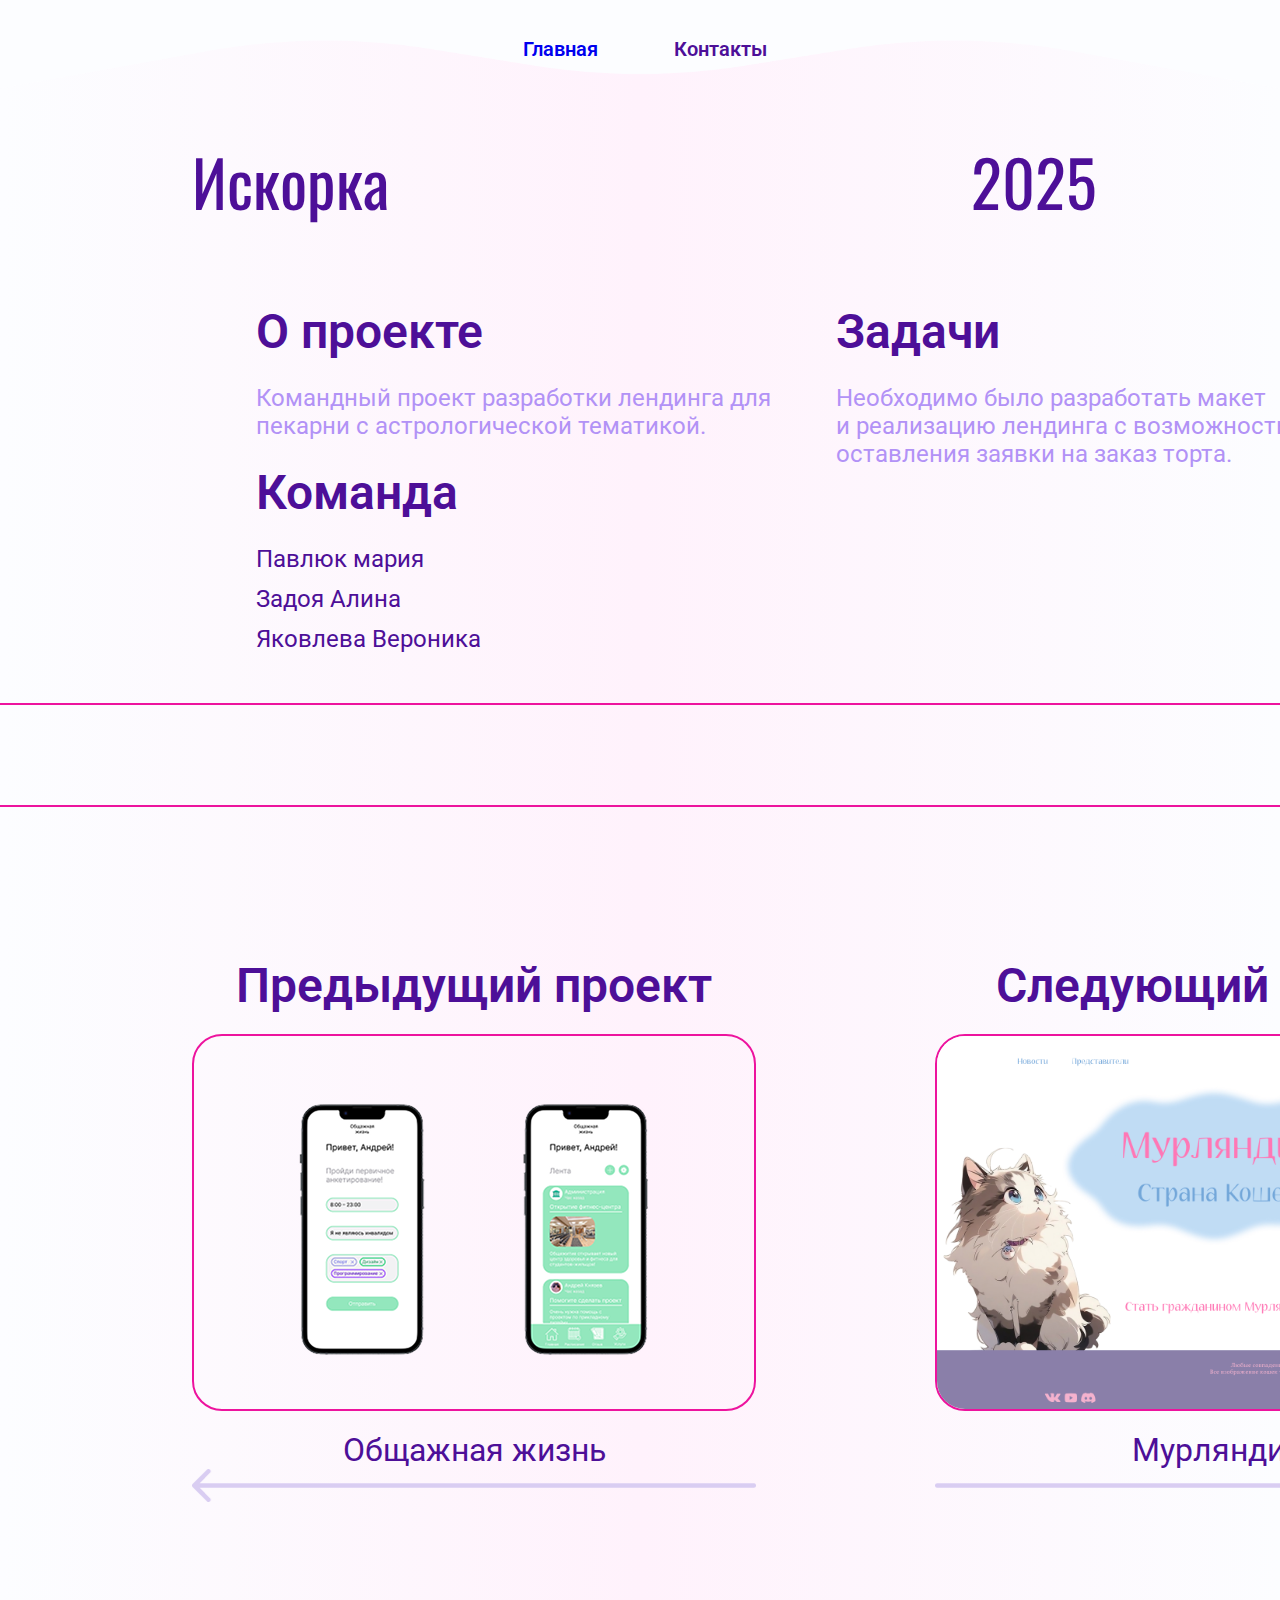
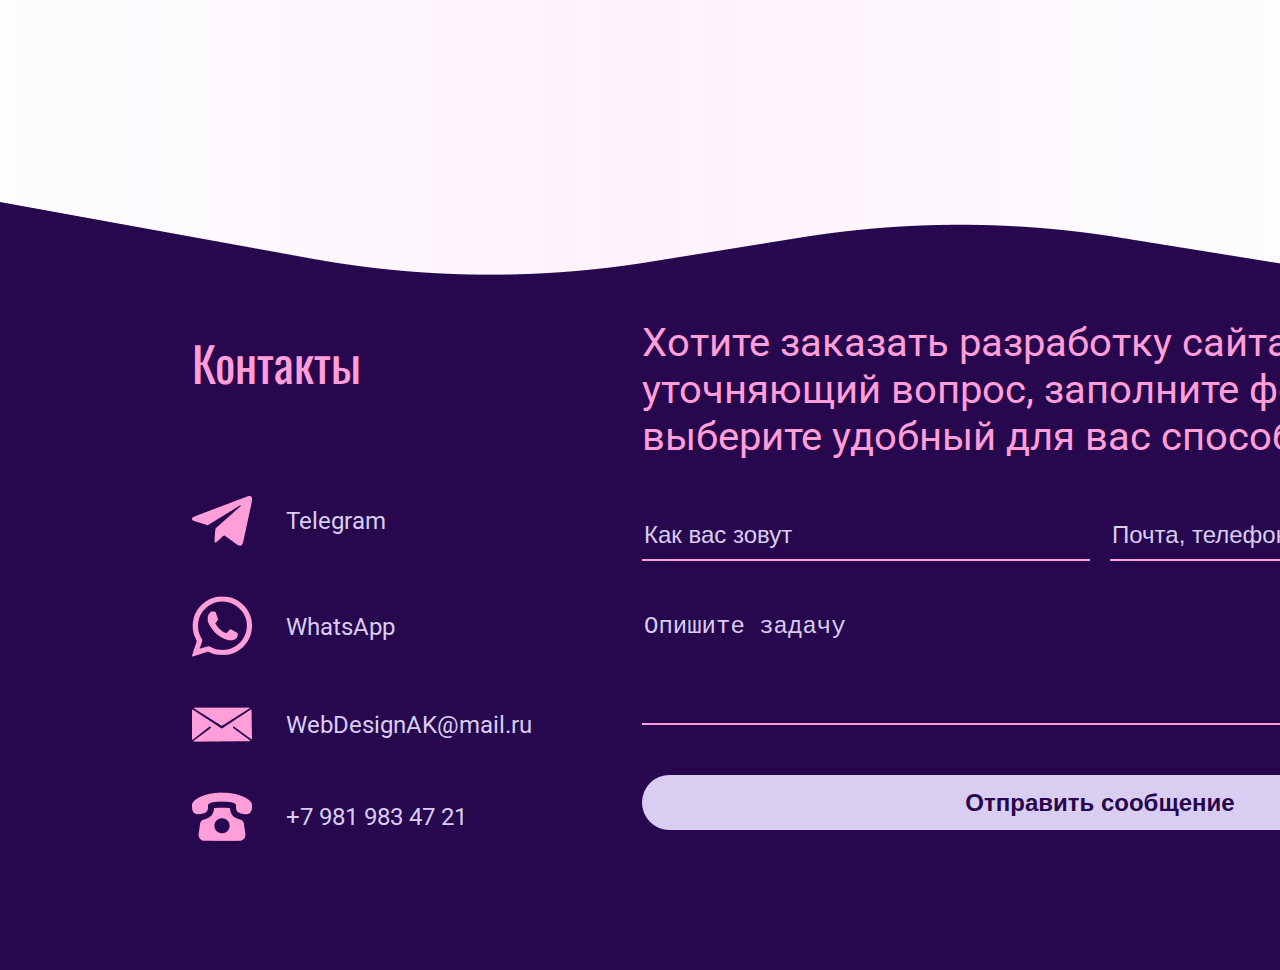
==== Искорка.html @ c4b7d511 "1st" ====
<!DOCTYPE html>
<html lang="ru">

<head>
    <meta charset="UTF-8">
    <meta name="viewport" content="width=device-width, initial-scale=1.0">
    <link href="https://fonts.googleapis.com/css2?family=Roboto:wght@400&family=Oswald:wght@600&display=swap"
        rel="stylesheet">
    <link rel="stylesheet" href="Styles.css">
    <link rel="stylesheet" href="Stylesus.css">
    <title>Портфолио Андрея Князева</title>
</head>

<body>
    <header class="header">
        <nav class="nav">
            <p class="scroll-section"><a href="intex.html">Главная</a></p>
            <p class="scroll-section" data-target="bottom">Контакты</p>
        </nav>
    </header>

    <section class="name">
        <p class="name-title">Искорка</p>
        <p class="name-title" style="margin-left: 65%;">2025</p>
    </section>
    <div class="project-description-mur">
        <div class="text-sec">
            <p class="projabout">О проекте</p>
            <p class="textabout">Командный проект разработки лендинга для пекарни с астрологической тематикой.</p>
            <p class="projabout">Команда</p>
            <p class="teamlink" data-link="https://t.me/pvlkss" style="margin-top: 24px;">Павлюк мария</p>
            <p class="teamlink" data-link="https://t.me/Azozara">Задоя Алина</p>
            <p class="teamlink" style="margin-bottom: 0;" data-link="https://t.me/chicanica">Яковлева Вероника</p>
        </div>
        <div class="text-sec" style="margin-left: 20px;">
            <p class="projabout">Задачи</p>
            <p class="textabout">Необходимо было разработать макет 
                и реализацию лендинга с возможностью 
                оставления заявки на заказ торта.</p>
        </div>
    </div>
    <div class="rectangle"></div>
    <div class="images">
        <img src="Искорка/Slide 16_9 - 9.png" alt="">
    </div>
    <div class="rectangle"></div>
    <div class="links">
        <div class="link">
            <p class="linkname">Предыдущий проект</p>
            <img class="linkimage" src="Главная/Общагабиг.png">
            <p class="linknamesmall">Общажная жизнь</p>
            <img class="arrowlongleft linkarrow" src="Мурляндия/Arrow left long 1.png" data-link="Общага.html">
        </div>
        <div class="link" style="margin-left: 20%;">
            <p class="linkname">Следующий проект</p>
            <img class="linkimage" src="Главная/Главная.jpg">
            <p class="linknamesmall">Мурляндия</p>
            <img class="arrowlongright linkarrow" src="Мурляндия/Arrow right long 1.png" data-link="Мурляндия.html">
        </div>
    </div>




    <footer class="footer">
        <!-- Левый блок контактов -->
        <div class="contacts-left ">
            <p class="footer-title">Контакты</p>
            <div class="contact">
                <img src="Главная/тг иконка.png">
                <span class="footer-text">Telegram </span>
            </div>
            <div class="contact">
                <img src="Главная/вс иконка.png">
                <span class="footer-text">WhatsApp</span>
            </div>
            <div class="contact">
                <img src="Главная/почта иконка.png">
                <span class="footer-text">WebDesignAK@mail.ru</span>
            </div>
            <div class="contact">
                <img src="Главная/телефон иконка.png">
                <span class="footer-text">+7 981 983 47 21</span>
            </div>
        </div>

        <div class="contacts-right ">
            <p class="footer-description"> Хотите заказать разработку сайта или задать уточняющий вопрос, заполните форму или выберите
                удобный для вас способ связи. </p>
            <div class="first-inputs">
                <input class="inputtext" type="text " placeholder="Как вас зовут" style="width: 444px;">
                <input class="inputtext" type="text " placeholder="Почта, телефон или мессенджер" style="width: 444px; margin-left: 20px;">
            </div>
            <textarea placeholder="Опишите задачу" class="inputtext" style="min-height: 100px; margin-top: 50px;"></textarea>
            <button id="submitfooterbutton" class="submit-button">Отправить сообщение </button>
          </div>
      </footer >
      <a href="#" class="scroll-to-top" id="scrollToTop">
        <img src="Главная/Arrow up 1.png" alt="Наверх" />
    </a>
  </body >
  <script src="Script.js"></script>
  </html >
---- Styles.css ----
body {
    margin: 0;
    font-family: 'Roboto', sans-serif;
    background: linear-gradient(to right, #FCFDFF 0%, #FFF2FC 50%, #FCFDFF 100%);
    display: flex;
    flex-direction: column;
    justify-content: center;
    align-items: center;
}

.header{
   display: flex;
   justify-content: center;
   align-items: center;
   background: url('Главная/top.png') no-repeat;
   background-size: 100%;
   height: 134px;
   width: 100%;
}

.nav {
   display: flex;
   justify-content: center;
   align-items: center;
   margin-bottom: 4vh;
}

.nav p{
   display: flex;
   justify-content: center;
   align-items: center;
   font-weight: 600;
   font-size: 20px;
   color: #4D0F98;
   width: 160px;
   margin: 0;
}

.welcome {
    margin-top: 80px;
    display: flex;
    flex-direction: column;
    width: 70%;
}

.welcome-title {
   display: flex;
   margin-top: 0;
   margin-bottom: 0;
   color: #B292F6;
   font-family: 'Oswald', sans-serif;
   font-size: 64px;
   justify-content: start;
}

.welcome-subtitle {
   display: flex;
   margin-top: 0;
   margin-bottom: 0;
   color: #4D0F98;
   font-family: 'Oswald', sans-serif;
   font-size: 64px;
   justify-content:flex-end;
}

.about-me {
   display: flex; 
   align-items: center;
   justify-content: center;
   margin-top: 72px; 
   background:url('Главная/Меня зовут.png') no-repeat; 
   height:640px;
   width: 100%;
}
.about-me-content{
   display: flex; 
   align-items: center;
   justify-content: center;
   flex-direction: row;
   width: 70%;
}
.my-photo {
   display: flex;
   width: 328px;
   height: 420px;
   border-radius: 30px;
   margin-left: 15%;
}
.about-text {
   display: flex;
   flex-direction: column;
   color:#4D0F98; 
   font-size:36px; 
   margin-left:auto;
   width: 45%;
   justify-content:flex-end;
}

.about-text p{
   margin: 0;
}

.technologies {
   display: flex;
   flex-direction: column;
   width: 70%;
   margin-top: 100px; 
   margin-left: 10%;
}
.technologies-title {
   display: flex;
   color:#4D0F98; 
   font-family:'Oswald', sans-serif; 
   font-size:64px; 
}
.tech-blocks {  
   display:flex;
   flex-direction: row;
}
.tech-block {  
   display:flex;  
   align-items:center;
}
.tech-icons {  
   display:flex;  
   flex-direction:column;
   height: 395px;
}

.tech-icon {
   margin-bottom: 50px;
}

.large-image {  
   margin-left: 36px;
   height:355px;  
}

.projects-section {  
   margin-top:100px;
   display: flex;
   background:url('Главная/фон проекты.png') no-repeat;   
   width: 1502px;
   height: 3180px;
   flex-direction: column;
}
.projects-title {  
   display: flex;
   margin-left: 5%;
   margin-top: 40px;
   margin-bottom: 0;
   color:#4D0F98;  
   font-family:'Oswald', sans-serif;  
   font-size:64px;
}
.left-project-card {  
   display:flex;
   flex-direction: row;
   margin-top: 40px;
}
.project-image {  
   display: flex;
   margin-left: 5%;
   border-radius:30px;
   height: 451px;
   outline: #ED139E solid 2px;
}
.project-text { 
   text-align:center;   
   flex-direction: column;
   align-items: center;
   margin-left: 135px;
   width: 447px;
}
.project-title{
   font-weight: 600;
   color:#4D0F98;
   font-size: 48px;
   margin: 0;
}
.project-description{
   color: #B292F6;
   font-size: 24px;
}
.arrow-text{
   font-weight: 600;
   margin-top: 232px;
   color:#4D0F98;
   margin-bottom: 0;
   font-size: 24px;
}

.right-project-card {  
   margin-left: 4%;
   display:flex;
   flex-direction: row;
   margin-top: 40px;
   height: 381px;
}
.right-project-image {  
   display: flex;
   border-radius:30px;
   margin-left: 135px;
   height: 381px;
   border: #ED139E solid 2px;
}
.right-project-text { 
   text-align:center;   
   flex-direction: column;
   align-items: center;
   width: 447px;
}
.right-project-title{
   font-weight: 600;
   color:#4D0F98;
   font-size: 48px;
   margin: 0;
}
.right-project-description{
   color: #B292F6;
   font-size: 24px;
}
.right-arrow-text{
   font-weight: 600;
   margin-top: 156px;
   color:#4D0F98;
   margin-bottom: 0;
   font-size: 24px;
}

.footer {   
   background:url('Главная/Подвал.png') no-repeat;   
   height:768px;   
   display:flex;   
   justify-content :space-between ;   
   margin-top: 300px;
   width: 100%;
   flex-direction: row;
} 

.contacts-left{
   margin-left: 15%;
   margin-top: 6%;
   display: flex;
   flex-direction: column;
   width: 440px;
}

.footer-title{
   font-family:'Oswald', sans-serif;  
   font-size: 48px;
   color: #FF9ED8;
}

.footer-text{
font-size: 24px;
   color: #D9CDF2;
   margin-left: 34px;
}

.contact{
   display: flex;
   justify-content: left;   
   align-items: center;
   margin-top: 50px;
}

.contacts-right{
   margin-top: 6%;
   display: flex;
   flex-direction: column;
   margin-right: 15%;
   margin-left: 110px;
}

.footer-description{
   font-size: 40px;
   color: #FF9ED8;
}

.first-inputs{
   display: flex;
   flex-direction: row;
   margin-left: 0;
}

.inputtext{
   margin-top: 20px;
   background-color: rgba(0, 0, 0, 0.0);
   font-size: 24px;
   color: #B292F6;
   border: none;
   border-bottom: 2px solid #FF9ED8;
   outline: none;
   padding-bottom: 10px;
}

.inputtext::placeholder {
   color: #D9CDF2;
   opacity: 1;
}

.submit-button {
   margin-top: 50px;
   font-weight: 600;
   height: 55px; /* Высота кнопки */
   background-color: #D9CDF2; /* Обычный фон */
   color: #27074D; /* Цвет текста */
   border: none; /* Убираем границы */
   border-radius: 30px; /* Скругление углов */
   font-size: 24px; /* Размер шрифта */
   cursor: pointer; /* Курсор при наведении */
   transition: background-color 0.3s, color 0.3s; /* Плавный переход для фона и цвета текста */
}

.submit-button:hover {
   background-color: #B292F6; /* Фон при наведении */
}

.submit-button:active {
   background-color: #4D0F98; /* Фон при нажатии */
   color: #B292F6; /* Цвет текста при нажатии */
}

.submit-button.clicked {
   background-color: #D9CDF2; /* Обычный фон */
   color: #27074D; /* Цвет текста */
}

.scroll-to-top {
   position: fixed; /* Фиксированное положение */
   right: 70px; /* Отступ от правого края */
   bottom: 100px; /* Отступ от нижнего края */

   display: none; /* Скрываем элемент по умолчанию */
   z-index: 1000; /* Устанавливаем высокий z-index, чтобы элемент был поверх других */
}

.scroll-to-top img {
   width: 50px; /* Ширина изображения */
   height: auto; /* Автоматическая высота для сохранения пропорций */
}

.scroll-to-top:hover img {
   content: url('Главная/Arrow\ up\ 2.png'); /* Изображение при наведении */
}

.scroll-to-top:active img {
   content: url('Главная/Arrow\ up\ 3.png'); /* Изображение при нажатии */
}

.scroll-section {
   cursor: pointer;
}

.scroll-section:hover {
   color: #B292F6; /* Цвет при наведении */
}

.scroll-section:active {
   color: #27074D; /* Цвет при нажатии */
}

.arrow{
   cursor: pointer;
}

.arrow:hover{
   content: url('Главная/Arrow2.png');
}

.arrow:active{
   content: url('Главная/Arrow3.png');
}

.links{
   display: flex;
   flex-direction: row;
   width: 70%;
   margin: 0;
   margin-top: 100px;
}

.link{
   display: flex;
   flex-direction: column;
}

.linkname{
   font-weight: 600;
   font-size:48px;
   color: #4D0F98;
   margin: 0;
   margin-bottom: 20px;
   display: flex;
   justify-content: center;
   align-items: center;
}

.linkimage{
   width: 560px;
   height: 373px;
   border-radius: 30px;
   border: #ED139E solid 2px;
}

.linknamesmall{
   font-size: 32px;
   color: #4D0F98;
   display: flex;
   justify-content: center;
   align-items: center;
   margin: 0;
   margin-top: 20px;
}

.arrowlongleft{
   cursor: pointer;
}

.arrowlongleft:hover{
   content: url('Мурляндия/Arrow\ left\ long\ 2.png');
}

.arrowlongleft:active{
   content: url('Мурляндия/Arrow\ left\ long\ 3.png');
}

.arrowlongright{
   cursor: pointer;
}

.arrowlongright:hover{
   content: url('Мурляндия/Arrow\ right\ long\ 2.png');
}

.arrowlongright:active{
   content: url('Мурляндия/Arrow\ right\ long\ 3.png');
}

.name{
   display: flex;
   flex-direction: row;
   width: 70%;
}

.name-title{
   color: #4D0F98;
   font-family: 'Oswald', sans-serif;
   font-size: 64px;
   margin: 0;
   white-space: nowrap
}

.project-description-mur{
   width: 60%;
   display: flex;
   flex-direction: row;
   margin-top: 75px;
}

.text-sec{
   min-width: 560px;
}

.projabout{
   font-weight: 600;
   font-size:48px;
   color: #4D0F98;
   margin: 0;
}

.textabout{
   font-size:24px;
   color: #B292F6;
}

.rectangle {
   display: flex;
   margin-top: 50px;
   margin-bottom: 50px;
   margin-left: 10px;
   width: 1460px;
   height: 2px;
   background-color: #ED139E; 
   justify-content: center;
   align-items: center;
}

.teamlink{
   font-size:24px;
   color: #4D0F98;
   margin: 0;
   margin-bottom: 12px;
   cursor: pointer;
}


.teamlink:hover {
   color: #B292F6;
}

.teamlink:active {
   color: #27074D;
}

a{
   text-decoration: none;
}

a:hover {
   color: #B292F6;
}

a:active {
   color: #27074D;
}
---- Stylesus.css ----
.images{
    margin: 0;
    display: flex;
    width: 70%;
    flex-direction: column;
}

.rowone{
    display: flex;
    flex-direction: row;
    margin-bottom: 100px;
    justify-content: center;
    justify-items: center;
    gap: 194px;
}

.rowtwo{
    display: flex;
    justify-content: center;
    justify-items: center;
    gap: 252px;
    margin-bottom: 100px;
}

.usimage{
    height: 675px;
    width: 328px;
}

#us1:hover{
    content: url('Южно-Сахалинск/Вход 2.png');
}

#us3:hover{
    content: url('Южно-Сахалинск/Услуги 2.png');
}
#us4:hover{
    content: url('Южно-Сахалинск/Новая\ услуга\ 2.png');
}
#us5:hover{
    content: url('Южно-Сахалинск/Услуга просмотр 2.png');
}
#us6:hover{
    content: url('Южно-Сахалинск/Услугодатель 2.png');
}
#us7:hover{
    content: url('Южно-Сахалинск/Карта 2.png');
}
#us8:hover{
    content: url('Южно-Сахалинск/Пользователь 2.png');
}
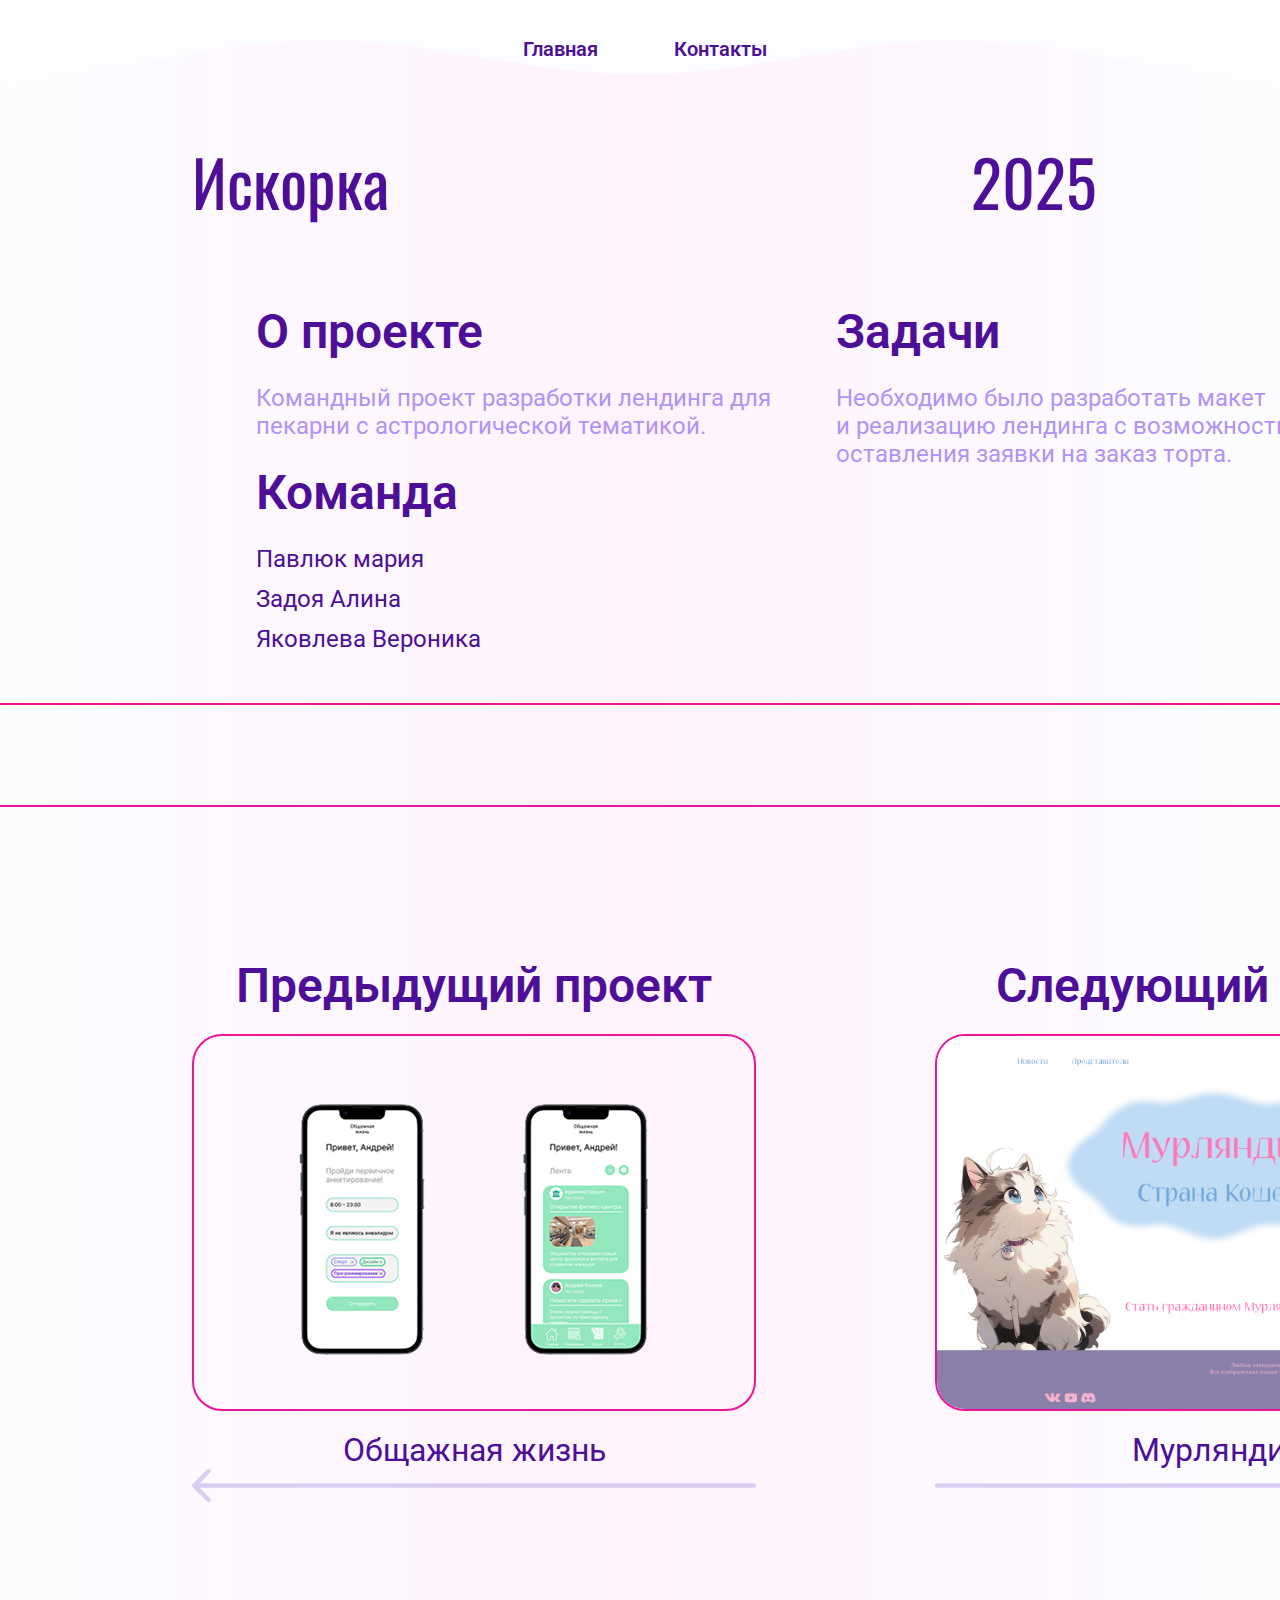
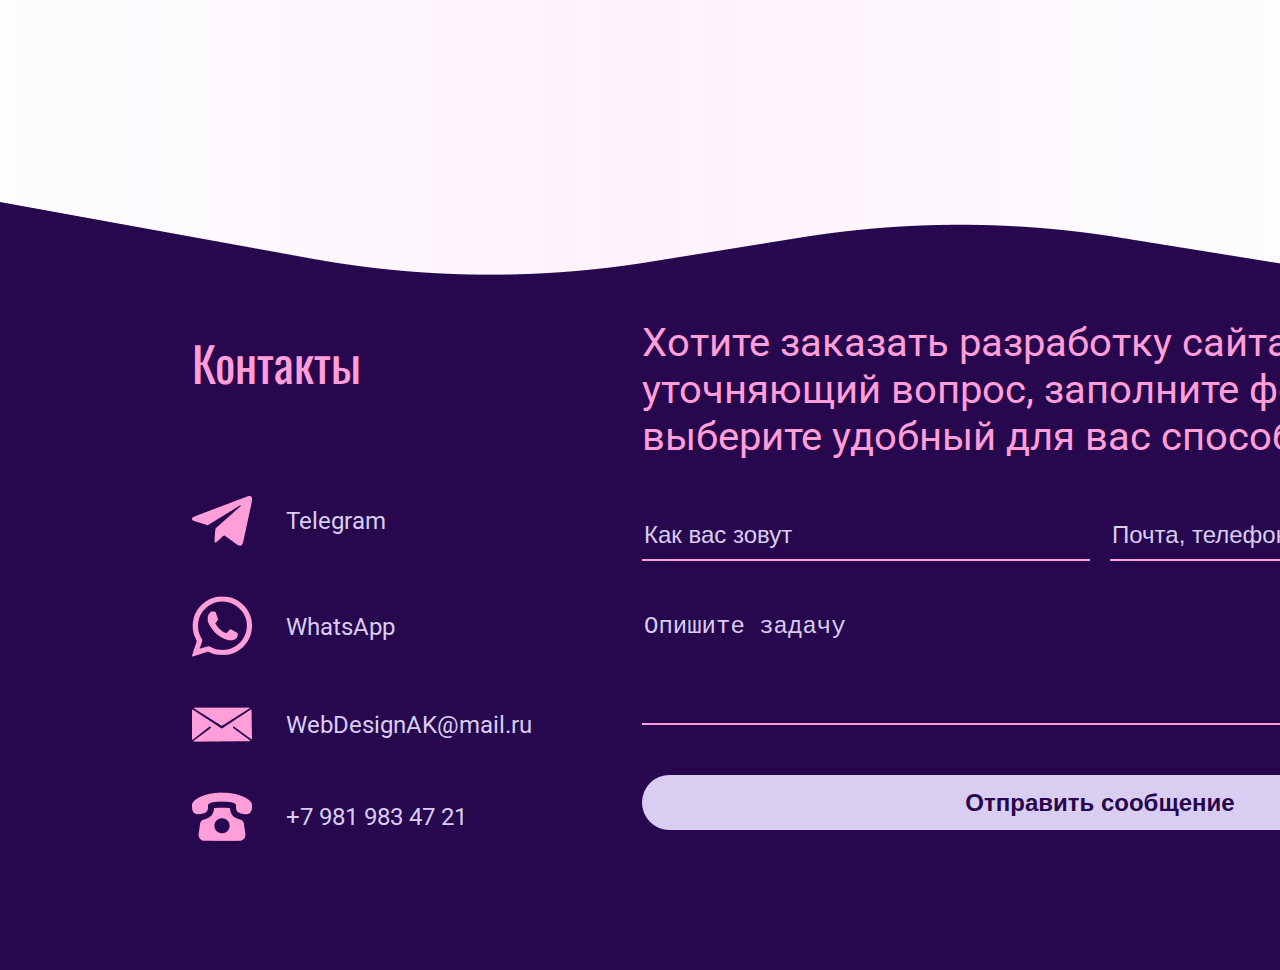
==== commit c704c15c: "fix" ====
--- a/Искорка.html
+++ b/Искорка.html
@@ -6,7 +6,7 @@
     <meta name="viewport" content="width=device-width, initial-scale=1.0">
     <link href="https://fonts.googleapis.com/css2?family=Roboto:wght@400&family=Oswald:wght@600&display=swap"
         rel="stylesheet">
-    <link rel="stylesheet" href="Styles.css">
+        <link rel="stylesheet" href="Styles.css">
     <link rel="stylesheet" href="Stylesus.css">
     <title>Портфолио Андрея Князева</title>
 </head>
@@ -14,7 +14,7 @@
 <body>
     <header class="header">
         <nav class="nav">
-            <p class="scroll-section"><a href="intex.html">Главная</a></p>
+            <p class="scroll-section teamlink" data-link="index.html">Главная</p>
             <p class="scroll-section" data-target="bottom">Контакты</p>
         </nav>
     </header>
@@ -99,5 +99,5 @@
         <img src="Главная/Arrow up 1.png" alt="Наверх" />
     </a>
   </body >
-  <script src="Script.js"></script>
+  <script src="script.js"></script>
   </html >--- a/Styles.css
+++ b/Styles.css
@@ -515,3 +515,7 @@
 a:active {
    color: #27074D;
 }
+
+a:visited{
+   color: #4D0F98;
+}